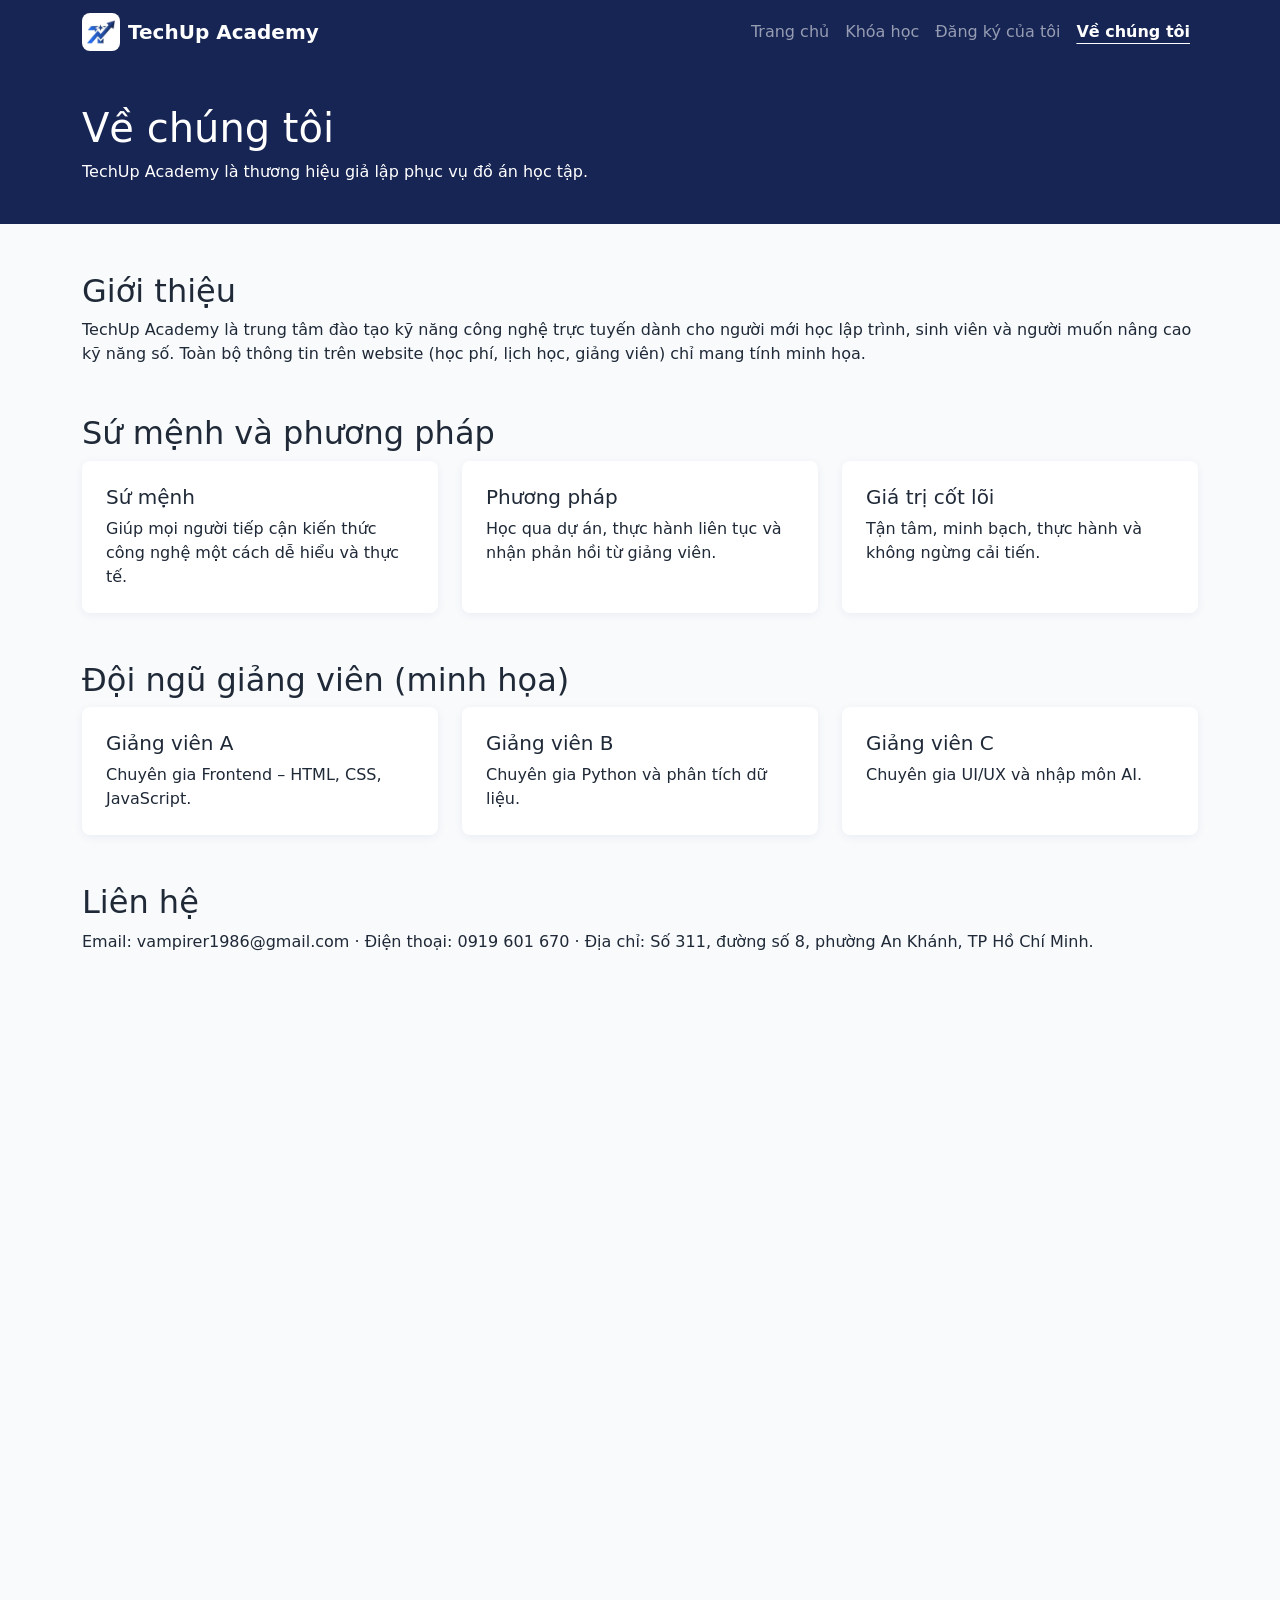
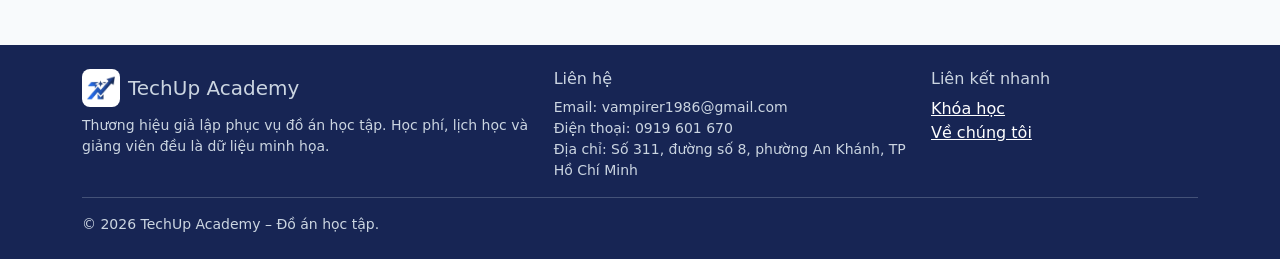
==== about.html @ 94e9c96f "Initial commit" ====
<!DOCTYPE html>
<html lang="vi">
<head>
  <meta charset="UTF-8">
  <meta name="viewport" content="width=device-width, initial-scale=1">
  <title>Về chúng tôi – TechUp Academy</title>
  <link href="https://cdn.jsdelivr.net/npm/bootstrap@5.3.3/dist/css/bootstrap.min.css" rel="stylesheet">
  <link rel="icon" type="image/png" href="./assets/images/favicon.png">
  <link href="./css/styles.css" rel="stylesheet">
</head>
<body data-page="about">
  <header class="page-head"><div class="container"><h1>Về chúng tôi</h1><p class="mb-0">TechUp Academy là thương hiệu giả lập phục vụ đồ án học tập.</p></div></header>

  <main class="container my-5">
    <section class="mb-5">
      <h2>Giới thiệu</h2>
      <p>TechUp Academy là trung tâm đào tạo kỹ năng công nghệ trực tuyến dành cho người mới học lập trình, sinh viên và người muốn nâng cao kỹ năng số. Toàn bộ thông tin trên website (học phí, lịch học, giảng viên) chỉ mang tính minh họa.</p>
    </section>

    <section class="mb-5">
      <h2>Sứ mệnh và phương pháp</h2>
      <div class="row g-4">
        <div class="col-md-4"><div class="benefit"><h3 class="h5">Sứ mệnh</h3><p class="mb-0">Giúp mọi người tiếp cận kiến thức công nghệ một cách dễ hiểu và thực tế.</p></div></div>
        <div class="col-md-4"><div class="benefit"><h3 class="h5">Phương pháp</h3><p class="mb-0">Học qua dự án, thực hành liên tục và nhận phản hồi từ giảng viên.</p></div></div>
        <div class="col-md-4"><div class="benefit"><h3 class="h5">Giá trị cốt lõi</h3><p class="mb-0">Tận tâm, minh bạch, thực hành và không ngừng cải tiến.</p></div></div>
      </div>
    </section>

    <section class="mb-5">
      <h2>Đội ngũ giảng viên (minh họa)</h2>
      <div class="row g-4">
        <div class="col-md-4"><div class="benefit"><h3 class="h5">Giảng viên A</h3><p class="mb-0">Chuyên gia Frontend – HTML, CSS, JavaScript.</p></div></div>
        <div class="col-md-4"><div class="benefit"><h3 class="h5">Giảng viên B</h3><p class="mb-0">Chuyên gia Python và phân tích dữ liệu.</p></div></div>
        <div class="col-md-4"><div class="benefit"><h3 class="h5">Giảng viên C</h3><p class="mb-0">Chuyên gia UI/UX và nhập môn AI.</p></div></div>
      </div>
    </section>

    <section>
      <h2>Liên hệ</h2>
      <p>Email: vampirer1986@gmail.com · Điện thoại: 0919 601 670 · Địa chỉ: Số 311, đường số 8, phường An Khánh, TP Hồ Chí Minh.</p>
      <div class="ratio ratio-16x9">
        <iframe src="https://www.google.com/maps?q=311+%C4%91%C6%B0%E1%BB%9Dng+s%E1%BB%91+8,+ph%C6%B0%E1%BB%9Dng+An+Kh%C3%A1nh,+Th%C3%A0nh+ph%E1%BB%91+H%E1%BB%93+Ch%C3%AD+Minh&output=embed" title="Bản đồ vị trí TechUp Academy" loading="lazy" referrerpolicy="no-referrer-when-downgrade"></iframe>
      </div>
    </section>
  </main>

  <script src="https://cdn.jsdelivr.net/npm/bootstrap@5.3.3/dist/js/bootstrap.bundle.min.js"></script>
  <script src="./js/config.js"></script>
  <script src="./js/supabase-client.js"></script>
  <script src="./js/courses.js"></script>
  <script src="./js/registrations.js"></script>
  <script src="./js/app.js"></script>
</body>
</html>
---- css/styles.css ----
:root { --blue: #2563EB; --navy: #172554; --bg: #F8FAFC; --text: #1F2937; }
body { background: var(--bg); color: var(--text); font-family: "Segoe UI", system-ui, -apple-system, sans-serif; }
.navbar { background: var(--navy); }
.navbar .nav-link.active { font-weight: 600; text-decoration: underline; text-underline-offset: 6px; }
.btn-primary { --bs-btn-bg: var(--blue); --bs-btn-border-color: var(--blue); --bs-btn-hover-bg: #1d4ed8; --bs-btn-hover-border-color: #1d4ed8; }
.text-primary { color: var(--blue) !important; }
.text-bg-primary { background-color: var(--blue) !important; }
a:focus-visible, button:focus-visible, .form-control:focus, .form-select:focus { outline: 3px solid #93c5fd; outline-offset: 2px; }
.hero { background: linear-gradient(135deg, var(--navy), var(--blue)); color: #fff; padding: 5rem 0; }
.hero .btn-light { color: var(--navy); font-weight: 600; }
.page-head { background: var(--navy); color: #fff; padding: 2.5rem 0; }
.course-card { border: 0; box-shadow: 0 2px 10px rgba(23, 37, 84, .08); transition: transform .15s; }
.course-card:hover { transform: translateY(-3px); }
.course-thumb { height: 120px; display: flex; align-items: center; justify-content: center; font-size: 3rem; background: linear-gradient(135deg, #dbeafe, #bfdbfe); border-radius: .375rem .375rem 0 0; }
.course-hero { height: 220px; display: flex; align-items: center; justify-content: center; font-size: 5rem; background: linear-gradient(135deg, #dbeafe, #93c5fd); border-radius: .5rem; }
.benefit { background: #fff; border-radius: .5rem; padding: 1.5rem; height: 100%; box-shadow: 0 2px 10px rgba(23, 37, 84, .06); }
.benefit .icon { font-size: 2rem; }
.site-footer { background: var(--navy); color: #cbd5e1; }
.site-footer a { color: #fff; }
.toast-container { z-index: 2000; }
.ratio iframe { border: 0; }
@media (max-width: 576px) { .hero { padding: 3rem 0; } }
.logo-badge { display: inline-flex; align-items: center; justify-content: center; width: 38px; height: 38px; background: #fff; border-radius: 8px; }
.logo-badge img { object-fit: contain; }
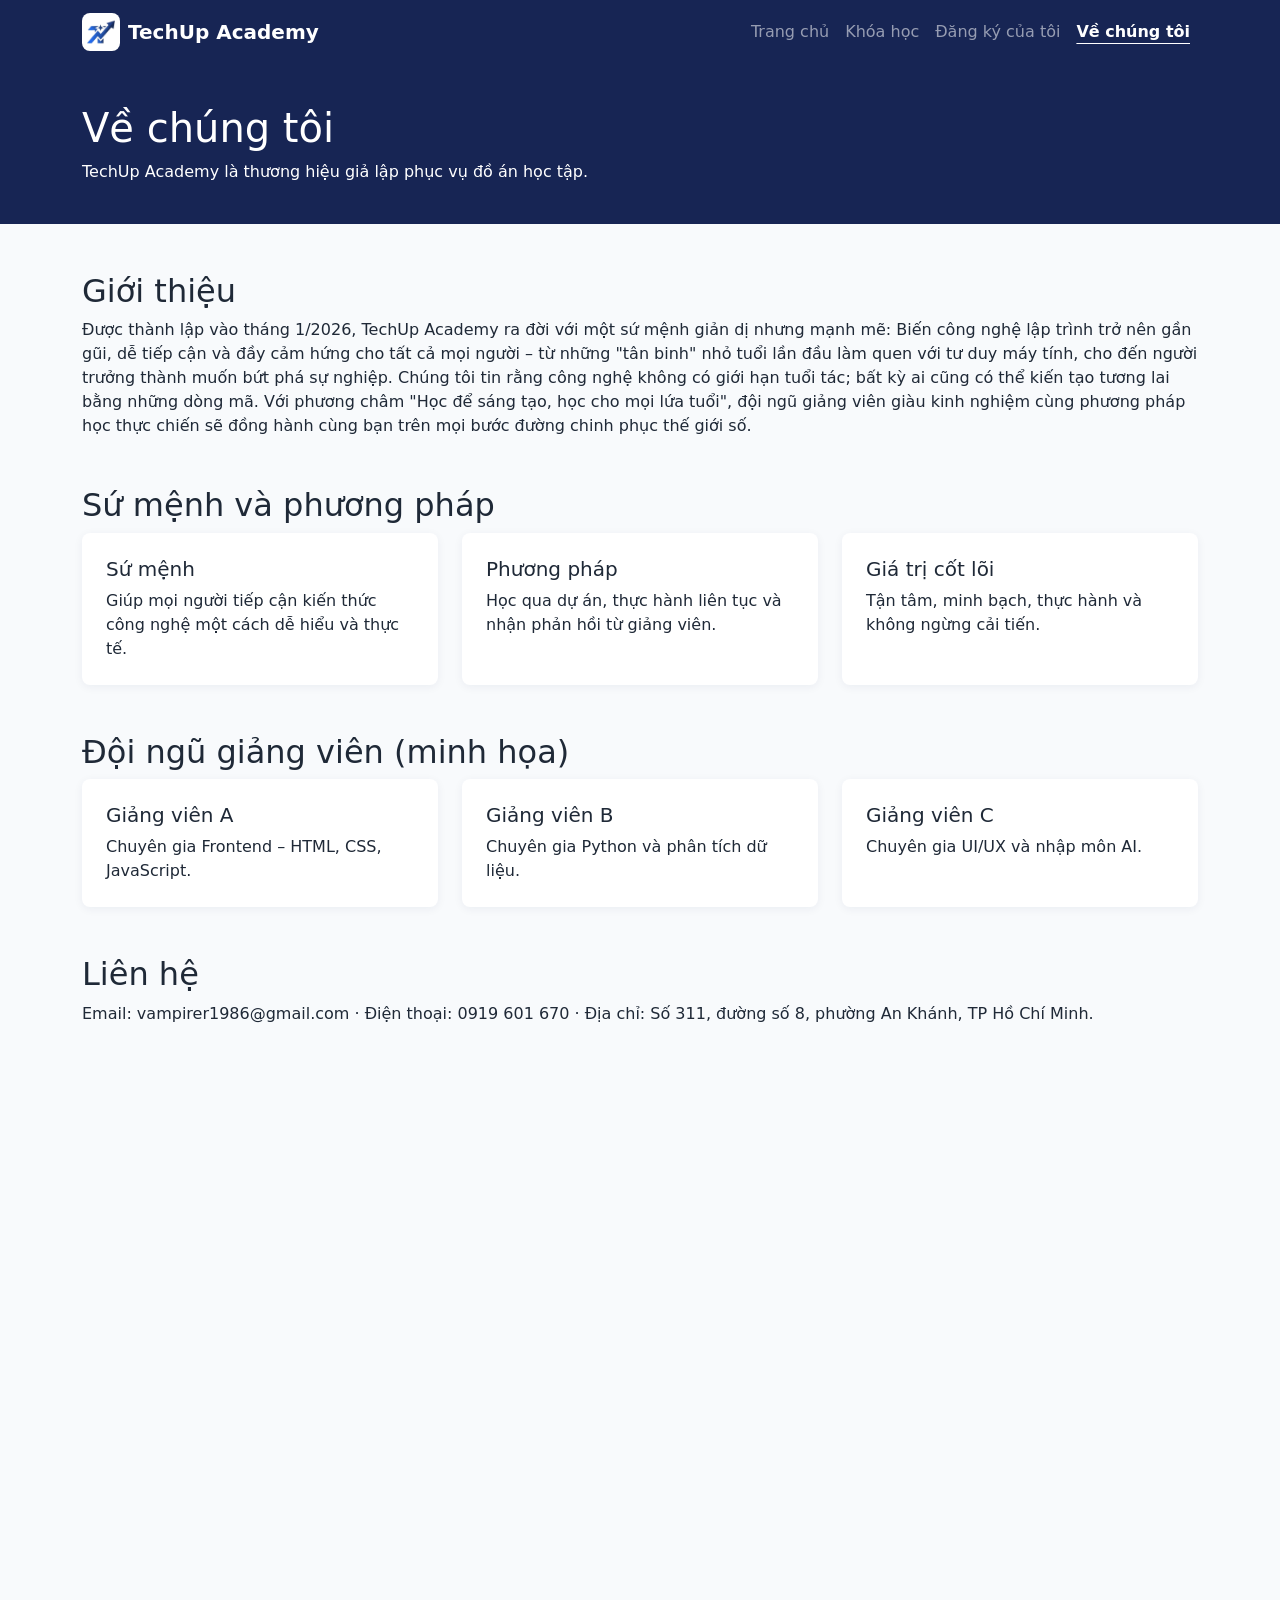
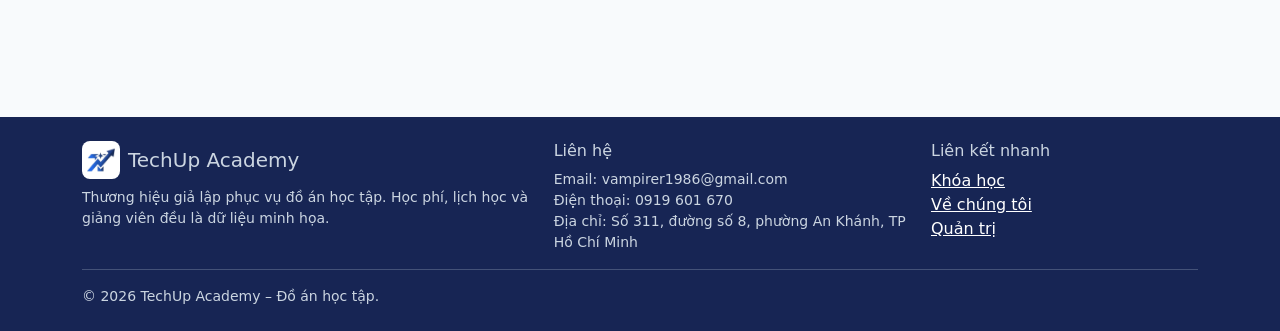
==== commit 8cdad1ff: "update about.html update about.html" ====
--- a/about.html
+++ b/about.html
@@ -14,7 +14,7 @@
   <main class="container my-5">
     <section class="mb-5">
       <h2>Giới thiệu</h2>
-      <p>TechUp Academy là trung tâm đào tạo kỹ năng công nghệ trực tuyến dành cho người mới học lập trình, sinh viên và người muốn nâng cao kỹ năng số. Toàn bộ thông tin trên website (học phí, lịch học, giảng viên) chỉ mang tính minh họa.</p>
+      <p>Được thành lập vào tháng 1/2026, TechUp Academy ra đời với một sứ mệnh giản dị nhưng mạnh mẽ: Biến công nghệ lập trình trở nên gần gũi, dễ tiếp cận và đầy cảm hứng cho tất cả mọi người – từ những "tân binh" nhỏ tuổi lần đầu làm quen với tư duy máy tính, cho đến người trưởng thành muốn bứt phá sự nghiệp. Chúng tôi tin rằng công nghệ không có giới hạn tuổi tác; bất kỳ ai cũng có thể kiến tạo tương lai bằng những dòng mã. Với phương châm "Học để sáng tạo, học cho mọi lứa tuổi", đội ngũ giảng viên giàu kinh nghiệm cùng phương pháp học thực chiến sẽ đồng hành cùng bạn trên mọi bước đường chinh phục thế giới số.</p>
     </section>
 
     <section class="mb-5">
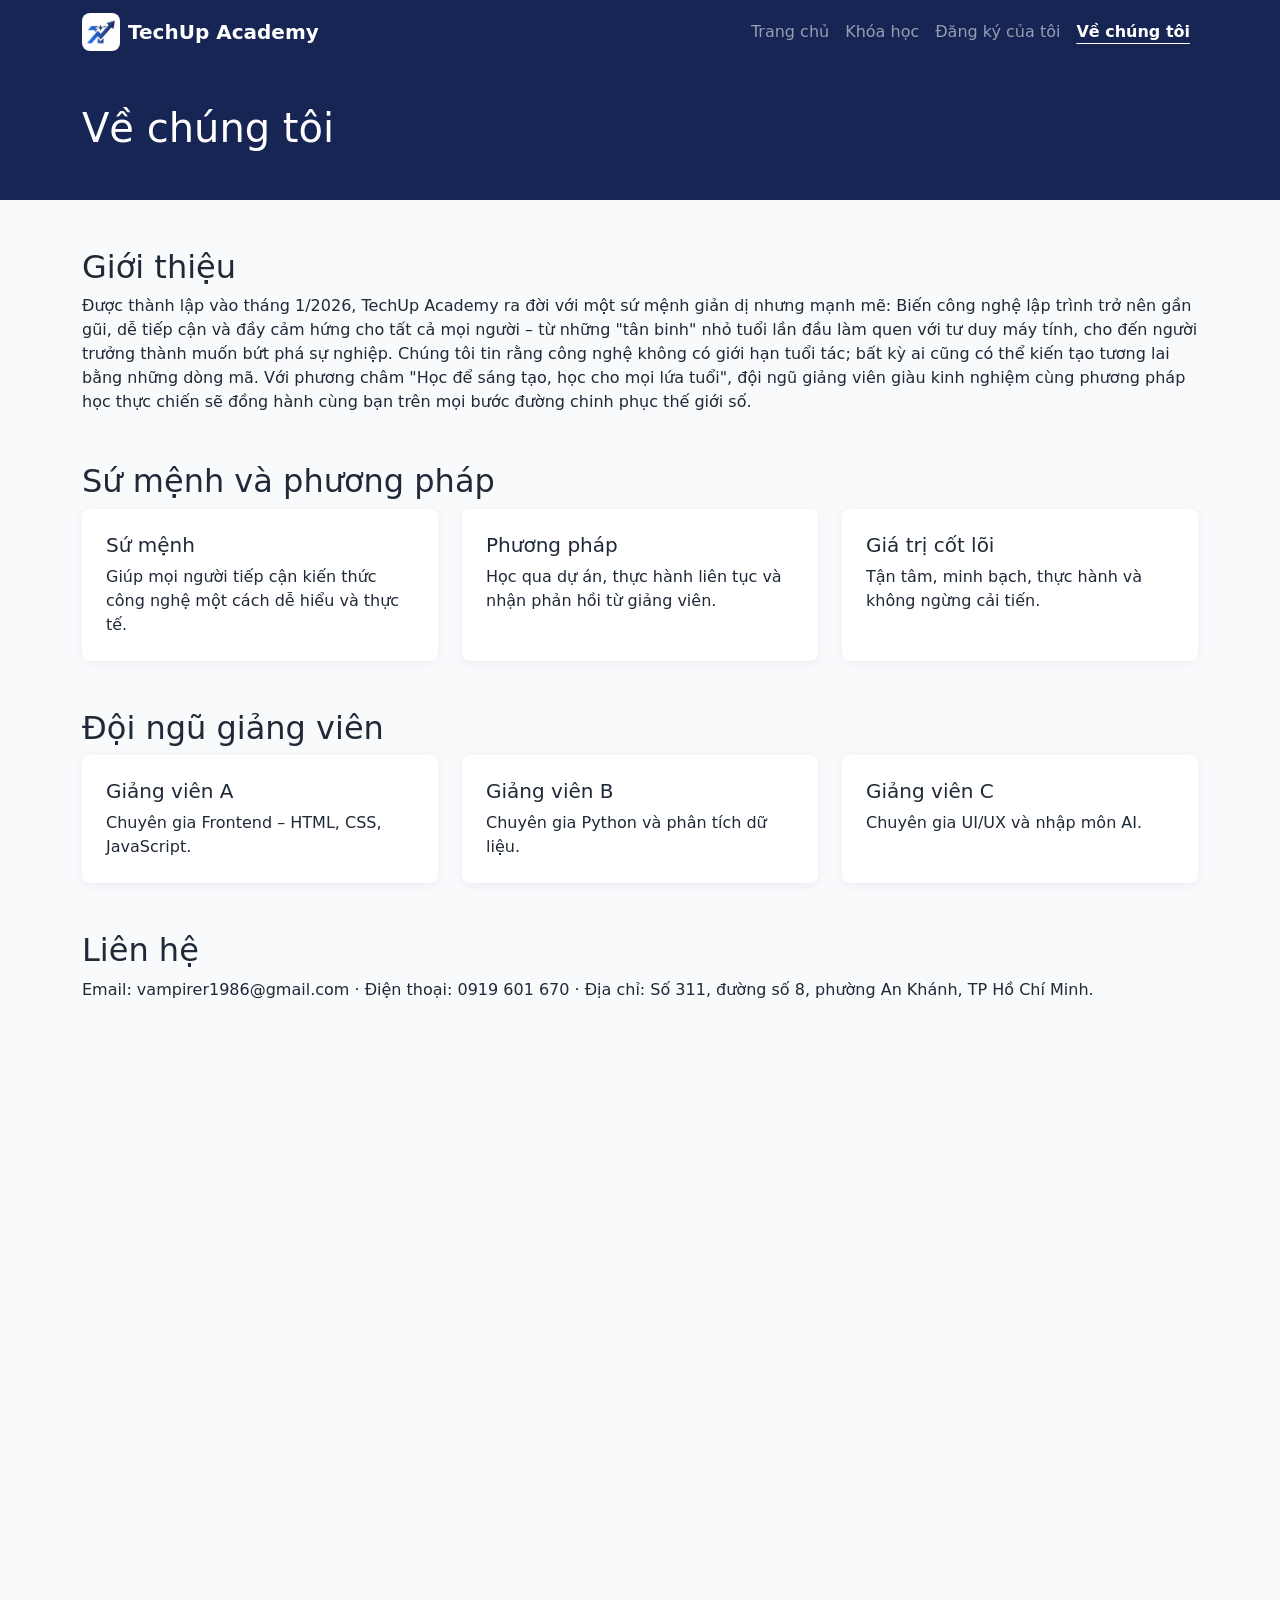
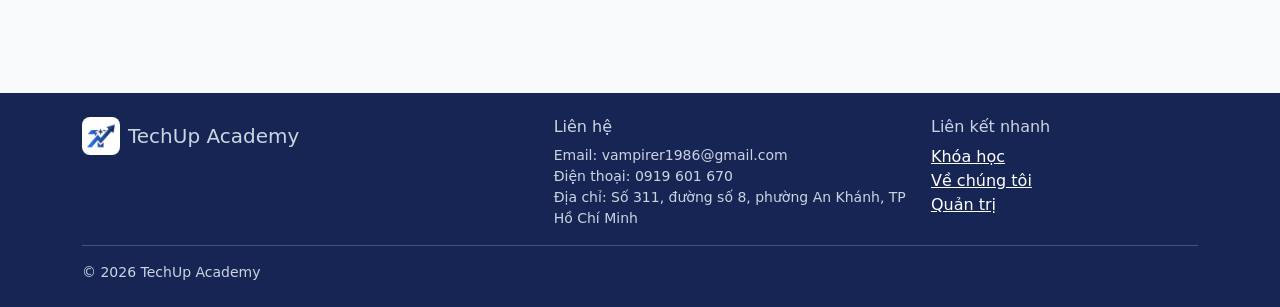
==== commit b162df0f: "xóa dòng chữ minh họa xóa dòng chữ minh họa" ====
--- a/about.html
+++ b/about.html
@@ -9,7 +9,7 @@
   <link href="./css/styles.css" rel="stylesheet">
 </head>
 <body data-page="about">
-  <header class="page-head"><div class="container"><h1>Về chúng tôi</h1><p class="mb-0">TechUp Academy là thương hiệu giả lập phục vụ đồ án học tập.</p></div></header>
+  <header class="page-head"><div class="container"><h1>Về chúng tôi</h1></div></header>
 
   <main class="container my-5">
     <section class="mb-5">
@@ -27,7 +27,7 @@
     </section>
 
     <section class="mb-5">
-      <h2>Đội ngũ giảng viên (minh họa)</h2>
+      <h2>Đội ngũ giảng viên</h2>
       <div class="row g-4">
         <div class="col-md-4"><div class="benefit"><h3 class="h5">Giảng viên A</h3><p class="mb-0">Chuyên gia Frontend – HTML, CSS, JavaScript.</p></div></div>
         <div class="col-md-4"><div class="benefit"><h3 class="h5">Giảng viên B</h3><p class="mb-0">Chuyên gia Python và phân tích dữ liệu.</p></div></div>
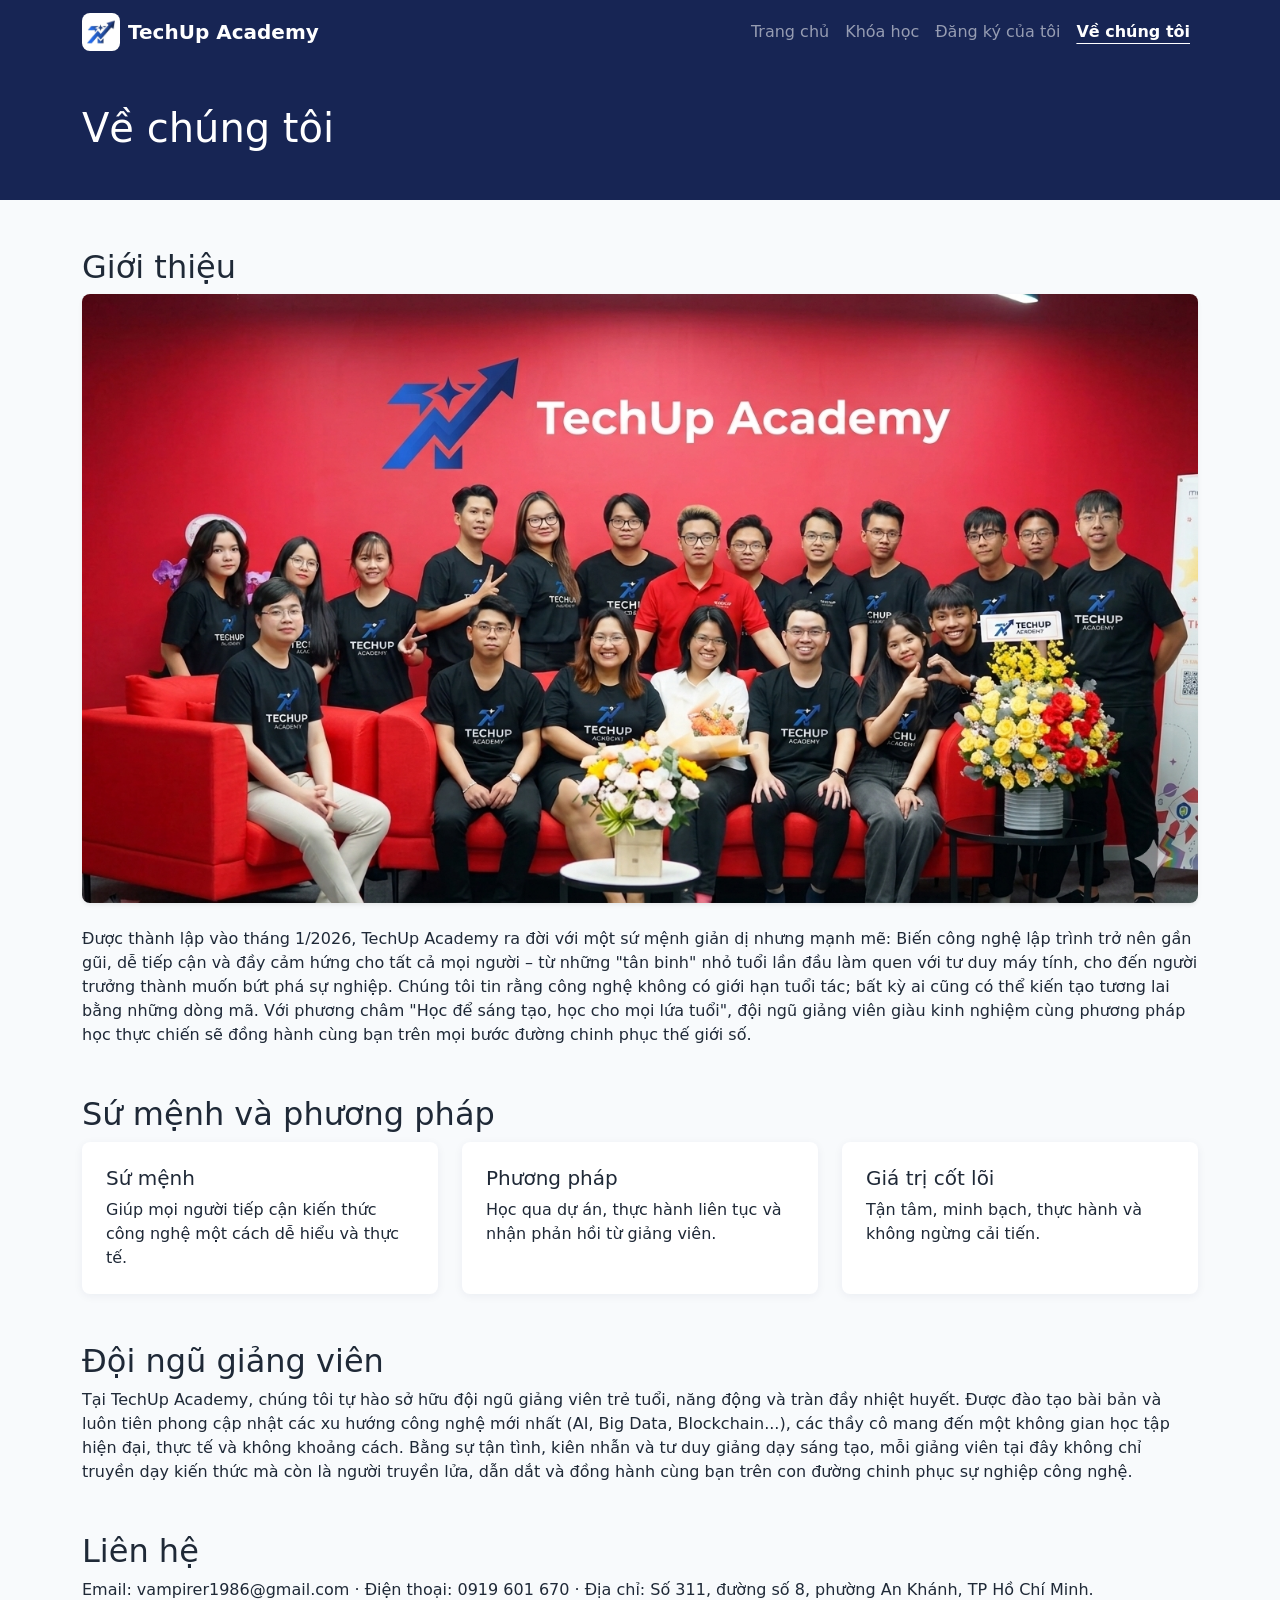
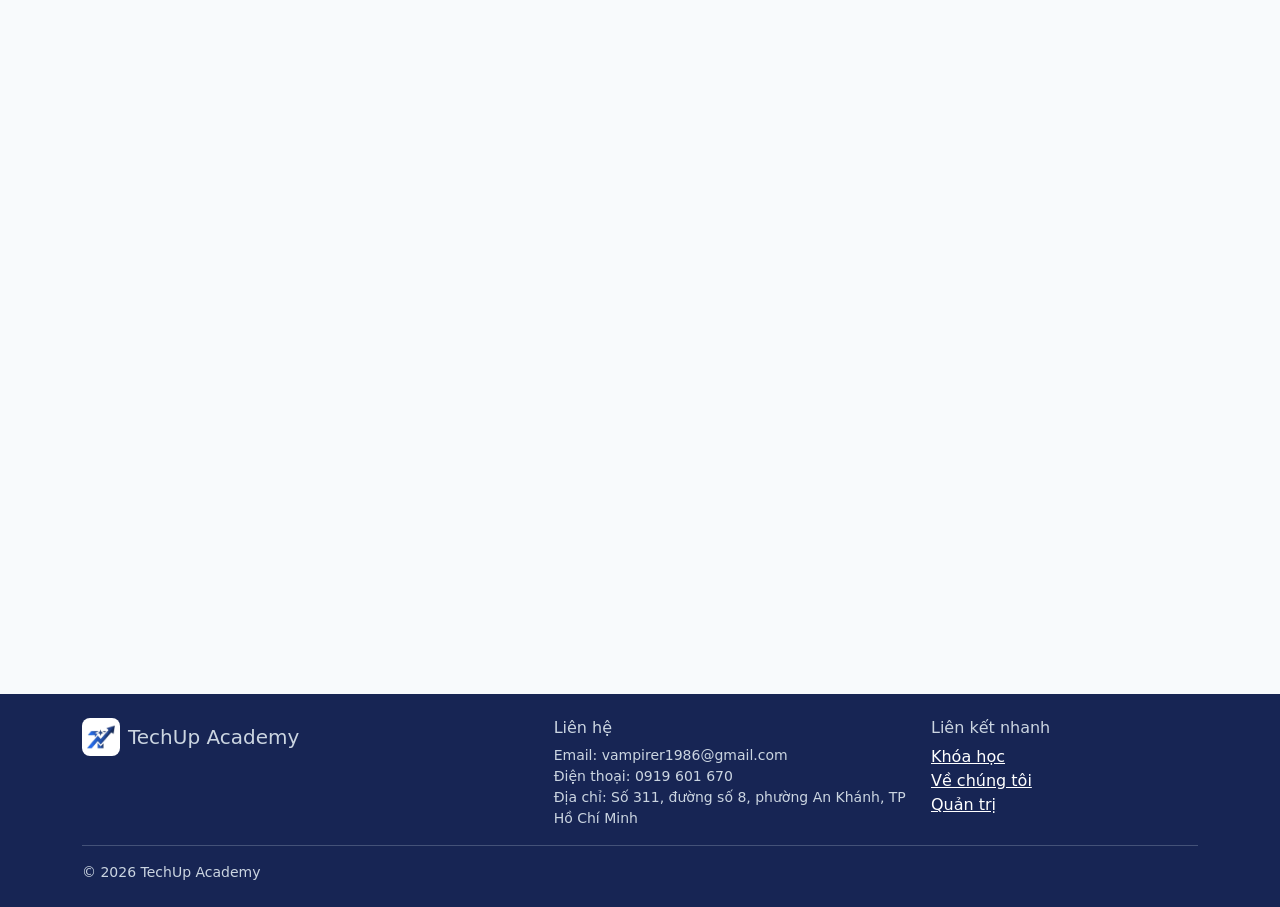
==== commit 80cd10b9: "update hình ảnh cho các trang" ====
--- a/about.html
+++ b/about.html
@@ -14,6 +14,7 @@
   <main class="container my-5">
     <section class="mb-5">
       <h2>Giới thiệu</h2>
+      <img src="./assets/images/TechUpAcademy.jpg" alt="Đội ngũ TechUp Academy chụp ảnh chung trước logo thương hiệu" class="img-fluid rounded-3 shadow-sm mb-4" width="1408" height="768" loading="lazy">
       <p>Được thành lập vào tháng 1/2026, TechUp Academy ra đời với một sứ mệnh giản dị nhưng mạnh mẽ: Biến công nghệ lập trình trở nên gần gũi, dễ tiếp cận và đầy cảm hứng cho tất cả mọi người – từ những "tân binh" nhỏ tuổi lần đầu làm quen với tư duy máy tính, cho đến người trưởng thành muốn bứt phá sự nghiệp. Chúng tôi tin rằng công nghệ không có giới hạn tuổi tác; bất kỳ ai cũng có thể kiến tạo tương lai bằng những dòng mã. Với phương châm "Học để sáng tạo, học cho mọi lứa tuổi", đội ngũ giảng viên giàu kinh nghiệm cùng phương pháp học thực chiến sẽ đồng hành cùng bạn trên mọi bước đường chinh phục thế giới số.</p>
     </section>
 
@@ -28,11 +29,7 @@
 
     <section class="mb-5">
       <h2>Đội ngũ giảng viên</h2>
-      <div class="row g-4">
-        <div class="col-md-4"><div class="benefit"><h3 class="h5">Giảng viên A</h3><p class="mb-0">Chuyên gia Frontend – HTML, CSS, JavaScript.</p></div></div>
-        <div class="col-md-4"><div class="benefit"><h3 class="h5">Giảng viên B</h3><p class="mb-0">Chuyên gia Python và phân tích dữ liệu.</p></div></div>
-        <div class="col-md-4"><div class="benefit"><h3 class="h5">Giảng viên C</h3><p class="mb-0">Chuyên gia UI/UX và nhập môn AI.</p></div></div>
-      </div>
+      <p>Tại TechUp Academy, chúng tôi tự hào sở hữu đội ngũ giảng viên trẻ tuổi, năng động và tràn đầy nhiệt huyết. Được đào tạo bài bản và luôn tiên phong cập nhật các xu hướng công nghệ mới nhất (AI, Big Data, Blockchain...), các thầy cô mang đến một không gian học tập hiện đại, thực tế và không khoảng cách. Bằng sự tận tình, kiên nhẫn và tư duy giảng dạy sáng tạo, mỗi giảng viên tại đây không chỉ truyền dạy kiến thức mà còn là người truyền lửa, dẫn dắt và đồng hành cùng bạn trên con đường chinh phục sự nghiệp công nghệ.</p>
     </section>
 
     <section>
--- a/css/styles.css
+++ b/css/styles.css
@@ -13,6 +13,8 @@
 .course-card:hover { transform: translateY(-3px); }
 .course-thumb { height: 120px; display: flex; align-items: center; justify-content: center; font-size: 3rem; background: linear-gradient(135deg, #dbeafe, #bfdbfe); border-radius: .375rem .375rem 0 0; }
 .course-hero { height: 220px; display: flex; align-items: center; justify-content: center; font-size: 5rem; background: linear-gradient(135deg, #dbeafe, #93c5fd); border-radius: .5rem; }
+.course-thumb, .course-hero { overflow: hidden; }
+.course-thumb img, .course-hero img { width: 100%; height: 100%; object-fit: cover; }
 .benefit { background: #fff; border-radius: .5rem; padding: 1.5rem; height: 100%; box-shadow: 0 2px 10px rgba(23, 37, 84, .06); }
 .benefit .icon { font-size: 2rem; }
 .site-footer { background: var(--navy); color: #cbd5e1; }
